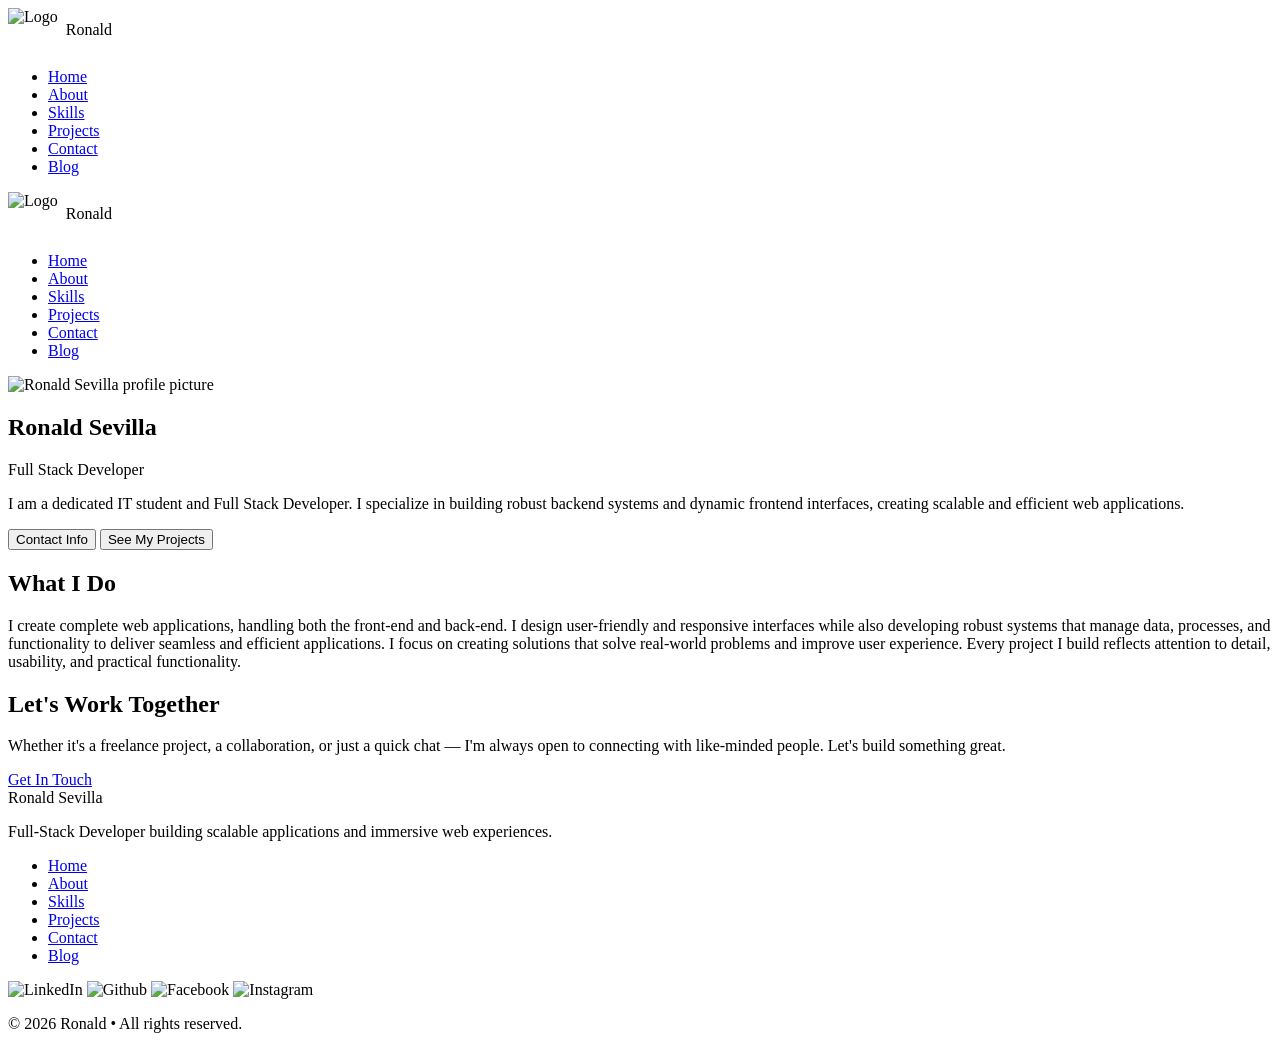
==== docs/index.html @ fa9f13af "remove testimonials" ====
<!DOCTYPE html>
<html lang="en">

<head>
  <meta charset="UTF-8" />
  <meta http-equiv="X-UA-Compatible" content="IE=edge" />
  <meta name="viewport" content="width=device-width, initial-scale=1.0" />
  <title>My Portfolio</title>
  <link rel="stylesheet" href="style.css" />
  <link rel="stylesheet" href="mediaquaries.css" />
  <link rel="stylesheet" href="https://cdnjs.cloudflare.com/ajax/libs/font-awesome/6.4.0/css/all.min.css" />
</head>

<body>
  <nav id="desktop-nav">
    <a href="index.html" class="logo"
      style="display:flex; align-items:center; gap:0.5rem; text-decoration:none; color:inherit;">
      <img src="./assets/PortfolioLogo.png" alt="Logo" style="height:2.75rem; width:auto;">
      Ronald
    </a>
    <div style="display: flex; align-items: center; gap: 2rem;">
      <ul class="nav-links">
        <li><a href="index.html">Home</a></li>
        <li><a href="About.html">About</a></li>
        <li><a href="Skills.html">Skills</a></li>
        <li><a href="Project.html">Projects</a></li>
        <li><a href="Contact.html">Contact</a></li>
        <li><a href="Blog.html">Blog</a></li>
      </ul>
    </div>
  </nav>
  <nav id="hamburger-nav">
    <a href="index.html" class="logo"
      style="display:flex; align-items:center; gap:0.5rem; text-decoration:none; color:inherit;">
      <img src="./assets/PortfolioLogo.png" alt="Logo" style="height:2.75rem; width:auto;">
      Ronald
    </a>

    <div class="hamburger-menu">
      <div class="hamburger-icon" onclick="toggleMenu()">
        <span></span>
        <span></span>
        <span></span>
      </div>
      <div class="menu-links">
        <ul>
          <li><a href="index.html" onclick="toggleMenu()">Home</a></li>
          <li><a href="About.html" onclick="toggleMenu()">About</a></li>
          <li><a href="Skills.html" onclick="toggleMenu()">Skills</a></li>
          <li><a href="Project.html" onclick="toggleMenu()">Projects</a></li>
          <li><a href="Contact.html" onclick="toggleMenu()">Contact</a></li>
          <li><a href="Blog.html" onclick="toggleMenu()">Blog</a></li>
        </ul>
      </div>
    </div>
  </nav>
  <section id="profile">
    <div class="profile-header">
      <div class="section__pic-container">
        <img src="./assets/circle.png" alt="Ronald Sevilla profile picture" />
      </div>
      <div class="section__text">

        <h1 class="title">Ronald Sevilla</h1>
        <p class="section__text__p2 primary-title">Full Stack Developer</p>
        <div class="intro-text">
          <p class="section__text__p2 introduction-text">
            I am a dedicated IT student and Full Stack Developer. I specialize in building robust
            backend systems and dynamic frontend interfaces, creating scalable and efficient web applications.
          </p>
        </div>
        <div class="btn-container">
          <button class="btn btn-color-2" onclick="location.href='Contact.html'">
            Contact Info
          </button>
          <button class="btn btn-color-1" onclick="location.href='Project.html'">
            See My Projects
          </button>
        </div>
      </div>
    </div>
  </section>
  
  <section id="what-i-do" class="whatido-section">
    <h2 class="whatido-heading">What I Do</h2>
    <p class="whatido-body">
      I create complete web applications, handling both the front-end and back-end. I design user-friendly and
      responsive interfaces while also developing robust systems that manage data, processes, and functionality to
      deliver seamless and efficient applications. I focus on creating solutions that solve real-world problems and
      improve user experience. Every project I build reflects attention to detail, usability, and practical
      functionality.
    </p>
  </section>

  <section id="work-together" class="worktogether-section">
    <div class="worktogether-inner">
      <h2 class="worktogether-heading">Let's Work Together</h2>
      <p class="worktogether-sub">
        Whether it's a freelance project, a collaboration, or just a quick chat — I'm always open to connecting with
        like-minded people. Let's build something great.
      </p>
      <div class="worktogether-actions">
        <a href="Contact.html" class="btn btn-color-1 worktogether-btn-primary">
          Get In Touch
        </a>
      </div>
    </div>
  </section>

  <footer>
    <div class="footer-center">
      <div class="footer-logo">
        <span class="footer-logo-name">Ronald Sevilla</span>
      </div>
      <p class="footer-tagline">Full-Stack Developer building scalable applications and immersive web experiences.</p>
      <ul class="footer-nav">
        <li><a href="index.html">Home</a></li>
        <li><a href="About.html">About</a></li>
        <li><a href="Skills.html">Skills</a></li>
        <li><a href="Project.html">Projects</a></li>
        <li><a href="Contact.html">Contact</a></li>
        <li><a href="Blog.html">Blog</a></li>
      </ul>
      <div class="social-icons">
        <img src="./assets/linkedin.png" alt="LinkedIn" class="icon"
          onclick="location.href='https://www.linkedin.com/in/ronald-sevilla-124081190/'" />
        <img src="./assets/github.png" alt="Github" class="icon"
          onclick="location.href='https://github.com/shironxiao/shironxiao'" />
        <img src="./assets/facebook.png" alt="Facebook" class="icon"
          onclick="location.href='https://www.facebook.com/shiron08/'" />
        <img src="./assets/instagram.png" alt="Instagram" class="icon"
          onclick="location.href='https://www.instagram.com/sh_i_ron/?__pwa=1'" />
      </div>
      <p class="copyright">© 2026 Ronald • All rights reserved.</p>
    </div>
  </footer>
  <script src="script.js"></script>
</body>
</html>
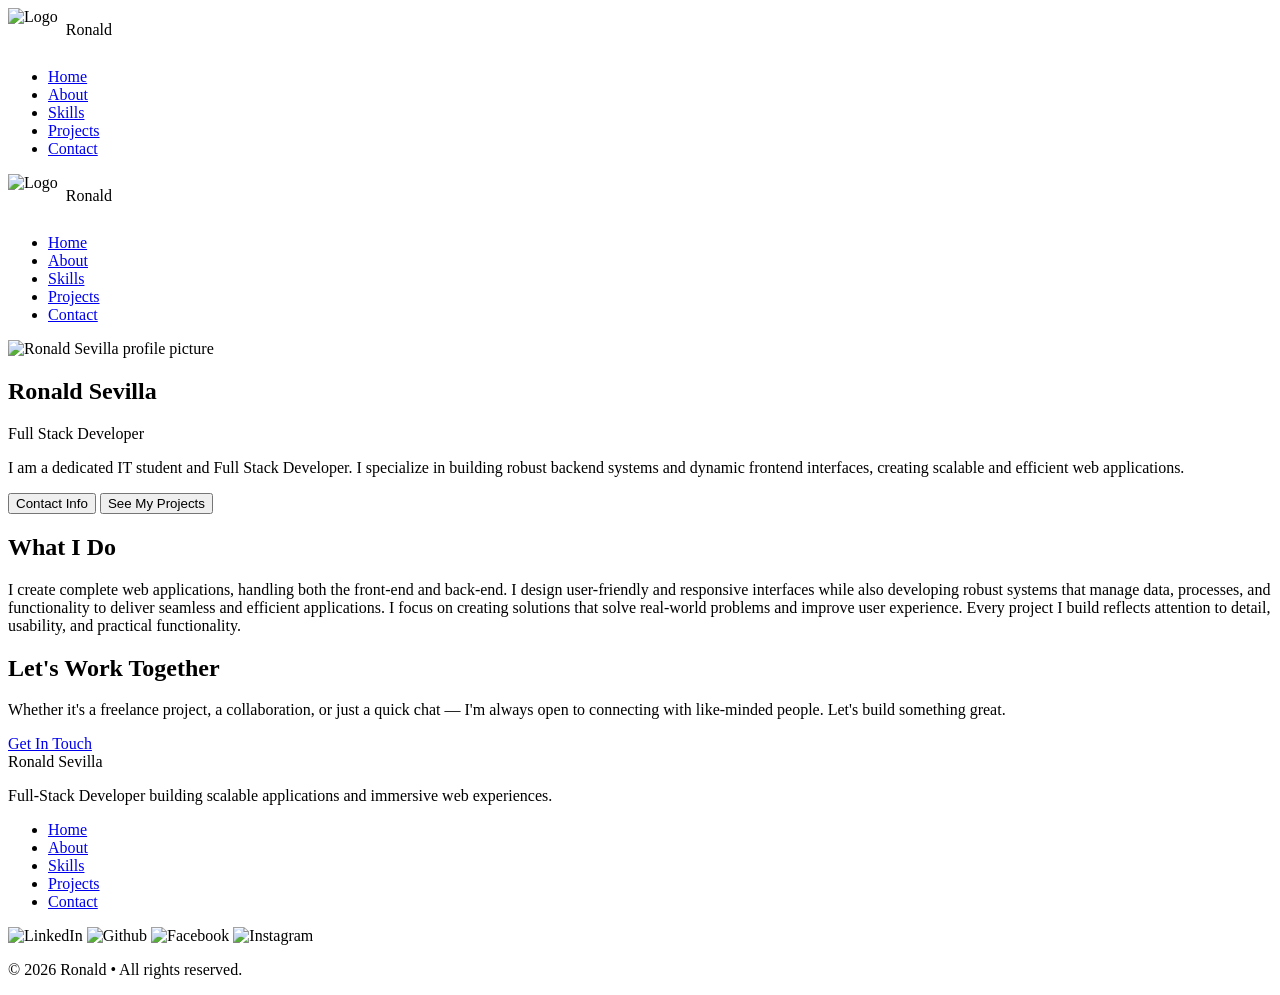
==== commit 8dbba399: "blogs removed" ====
--- a/docs/index.html
+++ b/docs/index.html
@@ -25,7 +25,6 @@
         <li><a href="Skills.html">Skills</a></li>
         <li><a href="Project.html">Projects</a></li>
         <li><a href="Contact.html">Contact</a></li>
-        <li><a href="Blog.html">Blog</a></li>
       </ul>
     </div>
   </nav>
@@ -49,7 +48,6 @@
           <li><a href="Skills.html" onclick="toggleMenu()">Skills</a></li>
           <li><a href="Project.html" onclick="toggleMenu()">Projects</a></li>
           <li><a href="Contact.html" onclick="toggleMenu()">Contact</a></li>
-          <li><a href="Blog.html" onclick="toggleMenu()">Blog</a></li>
         </ul>
       </div>
     </div>
@@ -119,7 +117,6 @@
         <li><a href="Skills.html">Skills</a></li>
         <li><a href="Project.html">Projects</a></li>
         <li><a href="Contact.html">Contact</a></li>
-        <li><a href="Blog.html">Blog</a></li>
       </ul>
       <div class="social-icons">
         <img src="./assets/linkedin.png" alt="LinkedIn" class="icon"
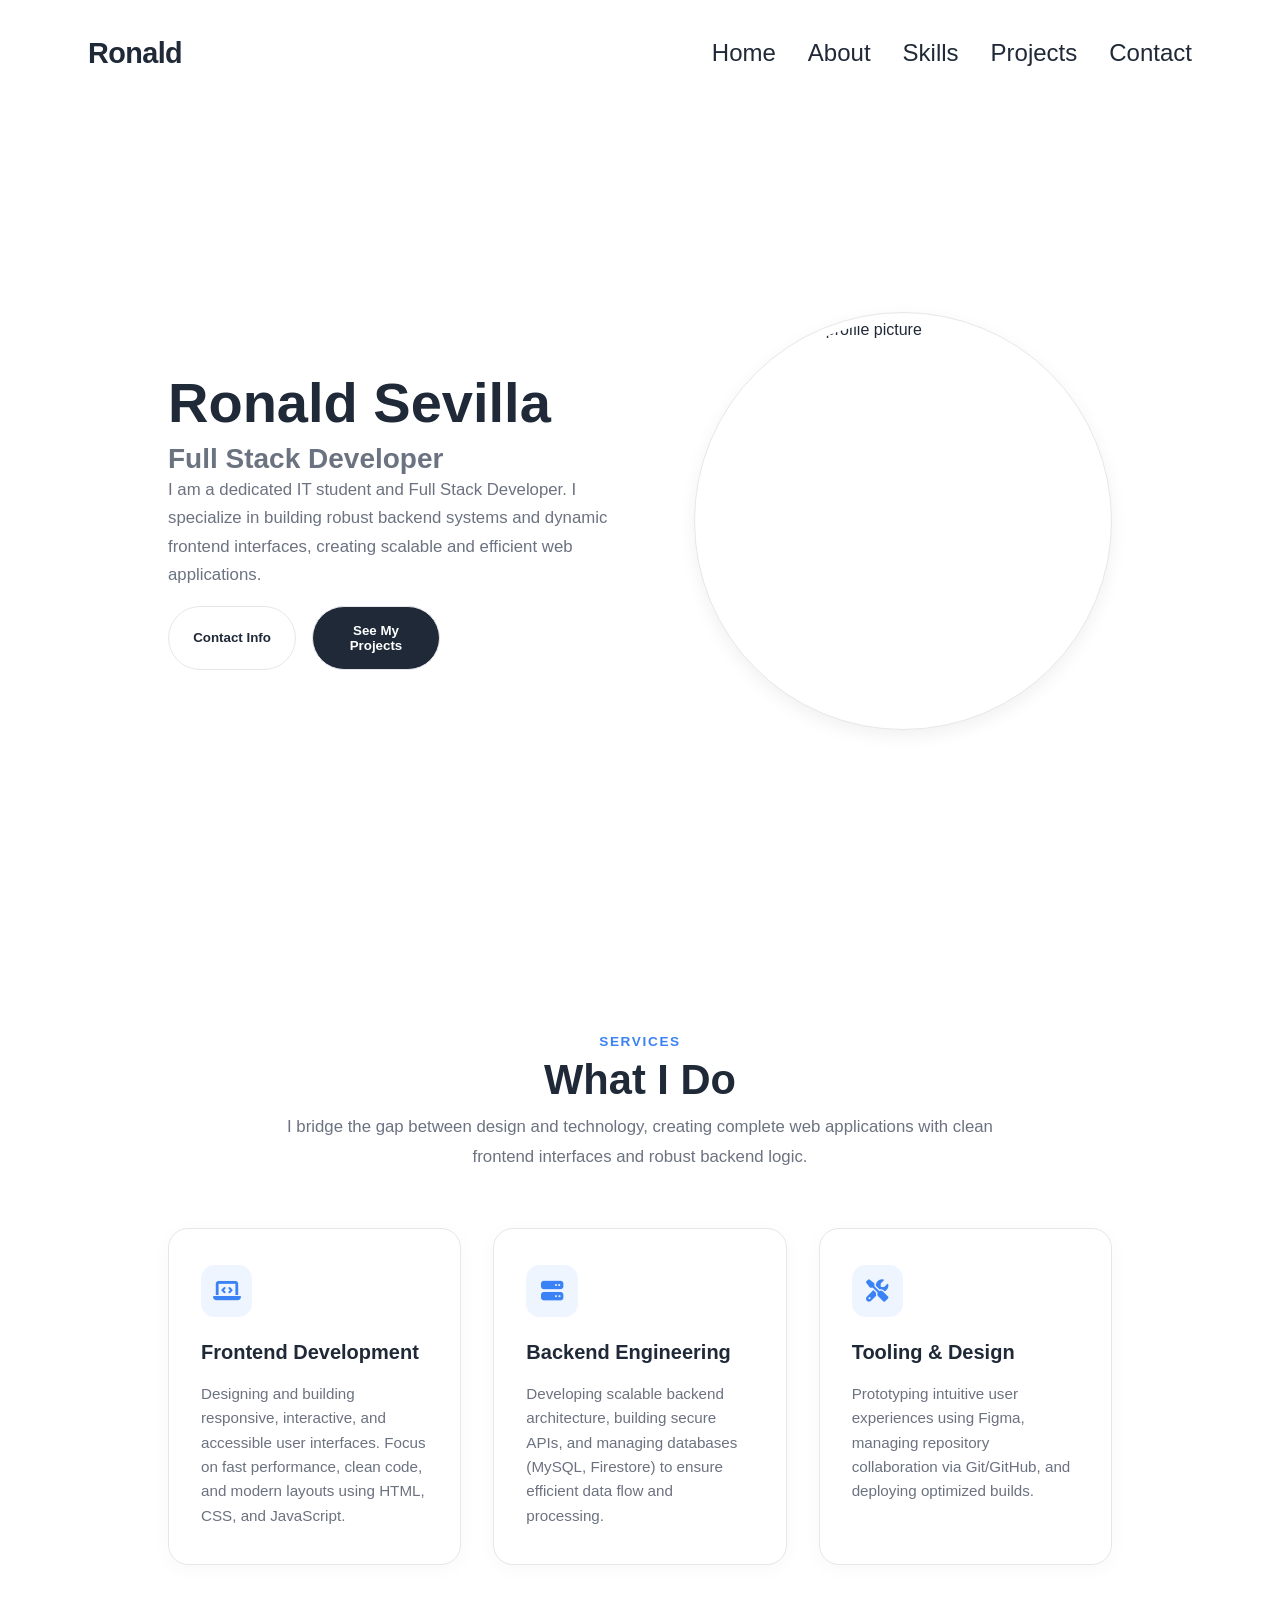
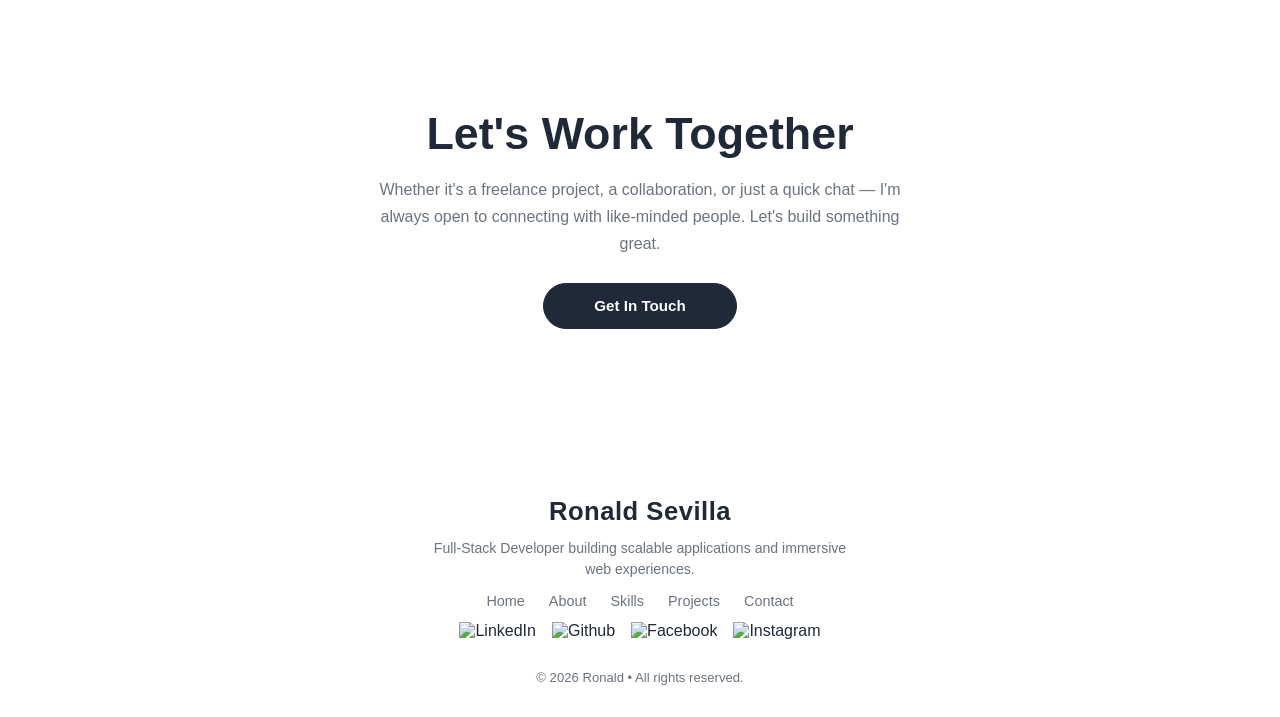
==== commit 2c15dcd2: "Home section improvemnet" ====
--- a/docs/index.html
+++ b/docs/index.html
@@ -13,11 +13,7 @@
 
 <body>
   <nav id="desktop-nav">
-    <a href="index.html" class="logo"
-      style="display:flex; align-items:center; gap:0.5rem; text-decoration:none; color:inherit;">
-      <img src="./assets/PortfolioLogo.png" alt="Logo" style="height:2.75rem; width:auto;">
-      Ronald
-    </a>
+    <a href="index.html" class="logo">Ronald</a>
     <div style="display: flex; align-items: center; gap: 2rem;">
       <ul class="nav-links">
         <li><a href="index.html">Home</a></li>
@@ -29,11 +25,7 @@
     </div>
   </nav>
   <nav id="hamburger-nav">
-    <a href="index.html" class="logo"
-      style="display:flex; align-items:center; gap:0.5rem; text-decoration:none; color:inherit;">
-      <img src="./assets/PortfolioLogo.png" alt="Logo" style="height:2.75rem; width:auto;">
-      Ronald
-    </a>
+    <a href="index.html" class="logo">Ronald</a>
 
     <div class="hamburger-menu">
       <div class="hamburger-icon" onclick="toggleMenu()">
@@ -80,14 +72,46 @@
   </section>
   
   <section id="what-i-do" class="whatido-section">
+    <p class="whatido-eyebrow">Services</p>
     <h2 class="whatido-heading">What I Do</h2>
     <p class="whatido-body">
-      I create complete web applications, handling both the front-end and back-end. I design user-friendly and
-      responsive interfaces while also developing robust systems that manage data, processes, and functionality to
-      deliver seamless and efficient applications. I focus on creating solutions that solve real-world problems and
-      improve user experience. Every project I build reflects attention to detail, usability, and practical
-      functionality.
+      I bridge the gap between design and technology, creating complete web applications with clean frontend interfaces and robust backend logic.
     </p>
+
+    <div class="whatido-grid">
+      <!-- Card 1: Frontend -->
+      <div class="whatido-item">
+        <div class="whatido-icon">
+          <i class="fa-solid fa-laptop-code"></i>
+        </div>
+        <div class="whatido-item-text">
+          <h3>Frontend Development</h3>
+          <p>Designing and building responsive, interactive, and accessible user interfaces. Focus on fast performance, clean code, and modern layouts using HTML, CSS, and JavaScript.</p>
+        </div>
+      </div>
+
+      <!-- Card 2: Backend -->
+      <div class="whatido-item">
+        <div class="whatido-icon">
+          <i class="fa-solid fa-server"></i>
+        </div>
+        <div class="whatido-item-text">
+          <h3>Backend Engineering</h3>
+          <p>Developing scalable backend architecture, building secure APIs, and managing databases (MySQL, Firestore) to ensure efficient data flow and processing.</p>
+        </div>
+      </div>
+
+      <!-- Card 3: Design & Workflows -->
+      <div class="whatido-item">
+        <div class="whatido-icon">
+          <i class="fa-solid fa-screwdriver-wrench"></i>
+        </div>
+        <div class="whatido-item-text">
+          <h3>Tooling & Design</h3>
+          <p>Prototyping intuitive user experiences using Figma, managing repository collaboration via Git/GitHub, and deploying optimized builds.</p>
+        </div>
+      </div>
+    </div>
   </section>
 
   <section id="work-together" class="worktogether-section">
--- a/docs/style.css
+++ b/docs/style.css
@@ -0,0 +1,758 @@
+:root {
+  --bg: #FFFFFF;
+  --text: #1F2937;
+  --accent: #3B82F6;
+  --card-bg: #FFFFFF;
+  --border: #E5E7EB;
+  --muted-text: #6B7280;
+}
+
+.icon {
+  cursor: pointer;
+  height: 2rem;
+  filter: invert(0);
+  transition: filter 0.3s ease;
+}
+
+@font-face {
+  font-family: "Anton";
+  src: url("fonts/Anton-Regular.ttf") format("truetype");
+  font-weight: normal;
+  font-style: normal;
+}
+
+@import url("https://fonts.googleapis.com/css2?family=Poppins:wght@300;400;500;600&display=swap");
+
+body {
+  font-family: "Poppins", sans-serif;
+  background-color: var(--bg);
+  color: var(--text);
+  transition: background 0.3s ease, color 0.3s ease;
+}
+
+p {
+  color: var(--muted-text);
+}
+
+a,
+.btn {
+  transition: all 300ms ease;
+}
+
+nav,
+.nav-links {
+  display: flex;
+}
+
+nav {
+  justify-content: space-between;
+  align-items: center;
+  height: 10vh;
+  margin: 0 5rem;
+}
+
+#desktop-nav {
+  position: sticky;
+  top: 0;
+  z-index: 1000;
+  background-color: var(--bg);
+  transition: transform 0.3s ease, opacity 0.3s ease;
+}
+
+#hamburger-nav {
+  position: sticky;
+  top: 0;
+  z-index: 1000;
+  background-color: var(--bg);
+  transition: transform 0.3s ease, opacity 0.3s ease;
+}
+
+#desktop-nav.hidden,
+#hamburger-nav.hidden {
+  transform: translateY(-100%);
+  opacity: 0;
+  pointer-events: none;
+}
+
+#desktop-nav.visible,
+#hamburger-nav.visible {
+  transform: translateY(0);
+  opacity: 1;
+  pointer-events: auto;
+}
+
+.nav-links {
+  gap: 2rem;
+  list-style: none;
+  font-size: 1.5rem;
+}
+
+.nav-links a {
+  color: var(--text);
+  text-decoration: none;
+  transition: all 0.3s ease;
+}
+
+.nav-links a:hover {
+  color: var(--accent);
+  text-decoration: underline;
+  text-underline-offset: 1rem;
+  text-decoration-color: var(--accent);
+}
+
+.nav-links a.active {
+  color: var(--accent);
+  text-decoration: underline;
+  text-underline-offset: 1rem;
+  text-decoration-color: var(--accent);
+}
+
+a {
+  color: var(--text);
+  text-decoration: none;
+  text-decoration-color: white;
+}
+
+a:hover {
+  color: var(--accent);
+  text-decoration: underline;
+  text-underline-offset: 1rem;
+  text-decoration-color: var(--accent);
+}
+
+.logo {
+  font-size: 1.8rem;
+  font-weight: 700;
+  color: var(--text);
+  letter-spacing: -0.02em;
+  text-decoration: none;
+  transition: opacity 0.2s ease;
+}
+
+.logo:hover {
+  opacity: 0.8;
+  cursor: pointer;
+}
+
+.btn-color-1,
+.btn-color-2 {
+  border: var(--border) 0.1rem solid;
+  color: var(--text);
+  transition: all 0.3s ease;
+  cursor: pointer;
+}
+
+.btn-color-1 {
+  background: var(--text);
+  color: var(--bg);
+}
+
+.btn-color-2 {
+  background: none;
+}
+
+.btn-color-1:hover {
+  background: var(--accent);
+  color: var(--bg);
+  border-color: var(--accent);
+  transform: translateY(-2px);
+}
+
+.btn-color-2:hover {
+  border-color: var(--accent);
+  background: var(--accent);
+  color: var(--bg);
+  transform: translateY(-2px);
+}
+
+
+#hamburger-nav {
+  display: none;
+}
+
+.hamburger-menu {
+  position: relative;
+  display: inline-block;
+}
+
+.hamburger-icon {
+  display: flex;
+  flex-direction: column;
+  justify-content: space-between;
+  height: 24px;
+  width: 30px;
+  cursor: pointer;
+}
+
+.hamburger-icon span {
+  width: 100%;
+  height: 2px;
+  background-color: var(--text);
+  transition: all 0.3 ease-in-out;
+}
+
+.menu-links {
+  position: absolute;
+  top: 100%;
+  right: 0;
+  background-color: var(--card-bg);
+  width: fit-content;
+  max-height: 0;
+  overflow: hidden;
+  transition: all 0.3 ease-in-out;
+}
+
+.menu-links a {
+  display: block;
+  padding: 10px;
+  text-align: center;
+  font-size: 1.5rem;
+  color: var(--text);
+  text-decoration: none;
+  transition: all 0.3 ease-in-out;
+}
+
+.menu-links li {
+  list-style: none;
+}
+
+.menu-links.open {
+  max-height: 300px;
+}
+
+.hamburger-icon.open span:first-child {
+  transform: rotate(45deg) translate(10px, 5px);
+}
+
+.hamburger-icon.open span:nth-child(2) {
+  opacity: 0;
+}
+
+.hamburger-icon.open span:last-child {
+  transform: rotate(-45deg) translate(10px, -5px);
+}
+
+.hamburger-icon span:first-child {
+  transform: none;
+}
+
+.hamburger-icon span:first-child {
+  opacity: 1;
+}
+
+.hamburger-icon span:first-child {
+  transform: none;
+}
+
+section {
+  padding-top: 4vh;
+  min-height: fit-content;
+  margin: 0 10rem;
+  box-sizing: border-box;
+}
+
+.section-container {
+  display: flex;
+}
+
+#profile {
+  display: flex;
+  justify-content: center;
+  align-items: center;
+  height: 90vh;
+  margin-bottom: 2rem;
+}
+
+.profile-header {
+  display: flex;
+  justify-content: center;
+  gap: 2rem;
+  
+  align-items: center;
+  
+  max-width: 1200px;
+  width: 100%;
+  flex-direction: row-reverse;
+}
+
+.section__pic-container {
+  display: flex;
+  height: 400px;
+  width: 400px;
+  margin: auto 0;
+  align-items: center;
+  justify-content: center;
+  border-radius: 50%;
+  overflow: hidden;
+  padding: 0.5rem;
+  background: var(--card-bg);
+  border: 0.08rem solid var(--border);
+  box-shadow: 0 6px 18px rgba(16, 24, 40, 0.06);
+  flex-shrink: 0;
+  
+}
+
+.section__pic-container img,
+.about-pic {
+  width: 100%;
+  height: 100%;
+  object-fit: cover;
+  display: block;
+  border-radius: 50%;
+}
+
+.section__text {
+  align-self: center;
+  text-align: left;
+  display: flex;
+  flex-direction: column;
+  
+  gap: 0;
+  max-width: 600px;
+}
+
+.section__text p {
+  font-weight: 600;
+  color: var(--muted-text);
+  margin: 0;
+  
+}
+
+.section__text__p1 {
+  text-align: left;
+  color: var(--muted-text);
+  font-family: "Poppins", sans-serif;
+  margin-bottom: 0;
+  
+  font-size: 1.5rem;
+}
+
+.title {
+  font-size: 3.5rem;
+  
+  font-family: "Anton", sans-serif;
+  text-align: left;
+  color: var(--text);
+  line-height: 1.1;
+  margin-bottom: 0.5rem;
+  
+  margin-top: 0;
+  
+}
+
+.primary-title {
+  font-size: 1.75rem;
+  font-weight: 600;
+  color: var(--text);
+  margin-bottom: 0.25rem;
+  line-height: 1.2;
+}
+
+.secondary-title {
+  font-size: 1.1rem;
+  font-weight: 500;
+  color: var(--muted-text);
+  
+  margin-bottom: 1.5rem;
+  
+}
+
+.intro-text {
+  margin-top: 0;
+  margin-bottom: 1rem;
+  
+}
+
+.introduction-text {
+  text-align: left;
+  line-height: 1.7;
+  
+  font-size: 1.05rem !important;
+  font-weight: normal !important;
+  color: var(--muted-text) !important;
+  margin: 0;
+  max-width: 90%;
+  
+}
+
+.btn-container {
+  display: flex;
+  justify-content: flex-start;
+  
+  gap: 1rem;
+}
+
+.btn {
+  font-weight: 600;
+  transition: all 300ms ease;
+  padding: 1rem;
+  width: 8rem;
+  border-radius: 2rem;
+}
+
+.btn-container {
+  gap: 1rem;
+}
+
+@media (max-width: 900px) {
+  section {
+    height: auto;
+    
+    margin: 0 2rem;
+    padding-top: 3vh;
+  }
+
+  .section-container,
+  .about-containers {
+    flex-direction: column;
+    align-items: center;
+    gap: 1.25rem;
+  }
+
+  .section__pic-container {
+    width: 220px;
+    height: 220px;
+    margin: 0;
+  }
+
+  .about-details-container {
+    width: 100%;
+    padding: 0 0.5rem;
+  }
+
+  .details-container {
+    max-width: 100%;
+    width: 100%;
+    margin: 0;
+  }
+
+  .text-container {
+    width: 100%;
+    box-sizing: border-box;
+    padding: 0.5rem 0.25rem;
+    text-align: left;
+  }
+
+  .title {
+    font-size: 2.25rem;
+  }
+}
+
+footer {
+  padding: 2.5rem 1rem 1.5rem;
+  display: flex;
+  justify-content: center;
+  align-items: center;
+}
+
+.footer-center {
+  display: flex;
+  flex-direction: column;
+  align-items: center;
+  gap: 0.75rem;
+  width: 100%;
+  text-align: center;
+}
+
+.footer-logo {
+  display: flex;
+  align-items: center;
+  justify-content: center;
+  gap: 0.4rem;
+}
+
+.footer-logo-name {
+  font-size: 1.6rem;
+  font-weight: 700;
+  color: var(--text);
+  letter-spacing: 0.02em;
+}
+
+.footer-tagline {
+  font-size: 0.88rem;
+  color: var(--muted-text);
+  margin: 0;
+  max-width: 420px;
+  line-height: 1.5;
+}
+
+.footer-nav {
+  list-style: none;
+  padding: 0;
+  margin: 0;
+  display: flex;
+  flex-direction: row;
+  flex-wrap: wrap;
+  justify-content: center;
+  align-items: center;
+  gap: 0.4rem 1.5rem;
+}
+
+.footer-nav a {
+  color: var(--muted-text);
+  font-size: 0.9rem;
+  text-decoration: none;
+  transition: color 0.3s ease;
+}
+
+.footer-nav a:hover {
+  color: var(--accent);
+}
+
+.footer-nav a.active {
+  color: var(--accent);
+  text-decoration: underline;
+  text-underline-offset: 4px;
+  text-decoration-color: var(--accent);
+}
+
+.social-icons {
+  display: flex;
+  gap: 1rem;
+  justify-content: center;
+  align-items: center;
+}
+
+.copyright {
+  font-size: 0.82rem;
+  color: var(--muted-text);
+  margin: 0.25rem 0 0;
+}
+
+@media (max-width: 600px) {
+  .footer-nav {
+    gap: 0.4rem 1rem;
+  }
+}
+
+.whatido-section {
+  margin: 0 10rem;
+  padding: 5rem 0 2rem;
+  text-align: center;
+}
+
+.whatido-eyebrow {
+  font-size: 0.85rem;
+  font-weight: 600;
+  letter-spacing: 0.12em;
+  text-transform: uppercase;
+  color: var(--accent);
+  margin-bottom: 0.5rem;
+}
+
+.whatido-heading {
+  font-family: "Anton", sans-serif;
+  font-size: 2.6rem;
+  color: var(--text);
+  margin: 0 0 0.6rem;
+  line-height: 1.1;
+}
+
+.whatido-body {
+  font-size: 1.05rem;
+  color: var(--muted-text);
+  max-width: 720px;
+  margin: 0 auto;
+  line-height: 1.8;
+  text-align: center;
+}
+
+.whatido-grid {
+  display: grid;
+  grid-template-columns: repeat(3, 1fr);
+  gap: 2rem;
+  margin-top: 3.5rem;
+  text-align: left;
+}
+
+.whatido-item {
+  display: flex;
+  flex-direction: column;
+  align-items: flex-start;
+  gap: 1.5rem;
+  background: var(--card-bg);
+  border: 0.08rem solid var(--border);
+  border-radius: 1.25rem;
+  padding: 2.25rem 2rem;
+  box-shadow: 0 4px 20px rgba(16, 24, 40, 0.03);
+  transition: transform 0.3s cubic-bezier(0.16, 1, 0.3, 1), box-shadow 0.3s ease, border-color 0.3s ease;
+}
+
+.whatido-item:hover {
+  transform: translateY(-6px);
+  box-shadow: 0 12px 30px rgba(59, 130, 246, 0.08);
+  border-color: var(--accent);
+}
+
+.whatido-item-text {
+  display: flex;
+  flex-direction: column;
+  gap: 0.4rem;
+}
+
+.whatido-icon {
+  width: 3.2rem;
+  height: 3.2rem;
+  border-radius: 0.85rem;
+  background: rgba(59, 130, 246, 0.08);
+  color: var(--accent);
+  display: flex;
+  align-items: center;
+  justify-content: center;
+  font-size: 1.4rem;
+  flex-shrink: 0;
+  transition: background 0.3s ease, color 0.3s ease;
+}
+
+.whatido-item:hover .whatido-icon {
+  background: var(--accent);
+  color: #FFFFFF;
+}
+
+.whatido-item-text h3 {
+  font-size: 1.25rem;
+  font-weight: 600;
+  color: var(--text);
+  margin: 0 0 0.75rem 0;
+}
+
+.whatido-item p {
+  font-size: 0.95rem;
+  color: var(--muted-text);
+  line-height: 1.6;
+  margin: 0;
+}
+
+.worktogether-section {
+  margin: 0 10rem;
+  padding: 4rem 0 5rem;
+}
+
+.worktogether-inner {
+  padding: 3rem 3rem;
+  text-align: center;
+  display: flex;
+  flex-direction: column;
+  align-items: center;
+  gap: 1.1rem;
+}
+
+.worktogether-eyebrow {
+  font-size: 0.82rem;
+  font-weight: 600;
+  letter-spacing: 0.12em;
+  text-transform: uppercase;
+  color: var(--accent);
+  margin: 0;
+}
+
+.worktogether-heading {
+  font-family: "Anton", sans-serif;
+  font-size: 2.8rem;
+  color: var(--text);
+  margin: 0;
+  line-height: 1.1;
+}
+
+.worktogether-sub {
+  font-size: 1rem;
+  color: var(--muted-text);
+  max-width: 560px;
+  line-height: 1.7;
+  margin: 0;
+}
+
+.worktogether-actions {
+  display: flex;
+  gap: 1rem;
+  flex-wrap: wrap;
+  justify-content: center;
+  margin-top: 0.5rem;
+  z-index: 1;
+}
+
+.worktogether-btn-primary {
+  background: var(--text) !important;
+  color: var(--bg) !important;
+  border-color: var(--text) !important;
+  padding: 0.85rem 2rem;
+  border-radius: 2rem;
+  font-size: 0.95rem;
+  font-weight: 600;
+  display: inline-flex;
+  align-items: center;
+  justify-content: center;
+  gap: 0.5rem;
+  text-decoration: none;
+  transition: all 0.3s ease;
+}
+
+.worktogether-btn-primary:hover {
+  background: #2563eb !important;
+  border-color: #2563eb !important;
+  transform: translateY(-2px);
+  text-decoration: none;
+}
+
+.worktogether-btn-secondary {
+  background: transparent !important;
+  color: var(--text) !important;
+  border: 0.1rem solid var(--border) !important;
+  padding: 0.85rem 2rem;
+  border-radius: 2rem;
+  font-size: 0.95rem;
+  font-weight: 600;
+  display: inline-flex;
+  align-items: center;
+  gap: 0.5rem;
+  text-decoration: none;
+  transition: all 0.3s ease;
+}
+
+.worktogether-btn-secondary:hover {
+  border-color: var(--accent) !important;
+  background: rgba(59, 130, 246, 0.08) !important;
+  color: var(--accent) !important;
+  transform: translateY(-2px);
+  text-decoration: none;
+}
+
+@media (max-width: 1100px) {
+  .whatido-grid {
+    grid-template-columns: repeat(2, 1fr);
+  }
+}
+
+@media (max-width: 900px) {
+
+  .whatido-section,
+  .worktogether-section {
+    margin: 0 2rem;
+    padding: 3rem 0;
+  }
+
+  .whatido-heading,
+  .worktogether-heading {
+    font-size: 2rem;
+  }
+
+  .worktogether-inner {
+    padding: 2.5rem 1.5rem;
+  }
+}
+
+@media (max-width: 600px) {
+  .whatido-grid {
+    grid-template-columns: 1fr;
+  }
+
+  .worktogether-actions {
+    flex-direction: column;
+    align-items: stretch;
+  }
+
+  .worktogether-btn-primary,
+  .worktogether-btn-secondary {
+    justify-content: center;
+  }
+}
